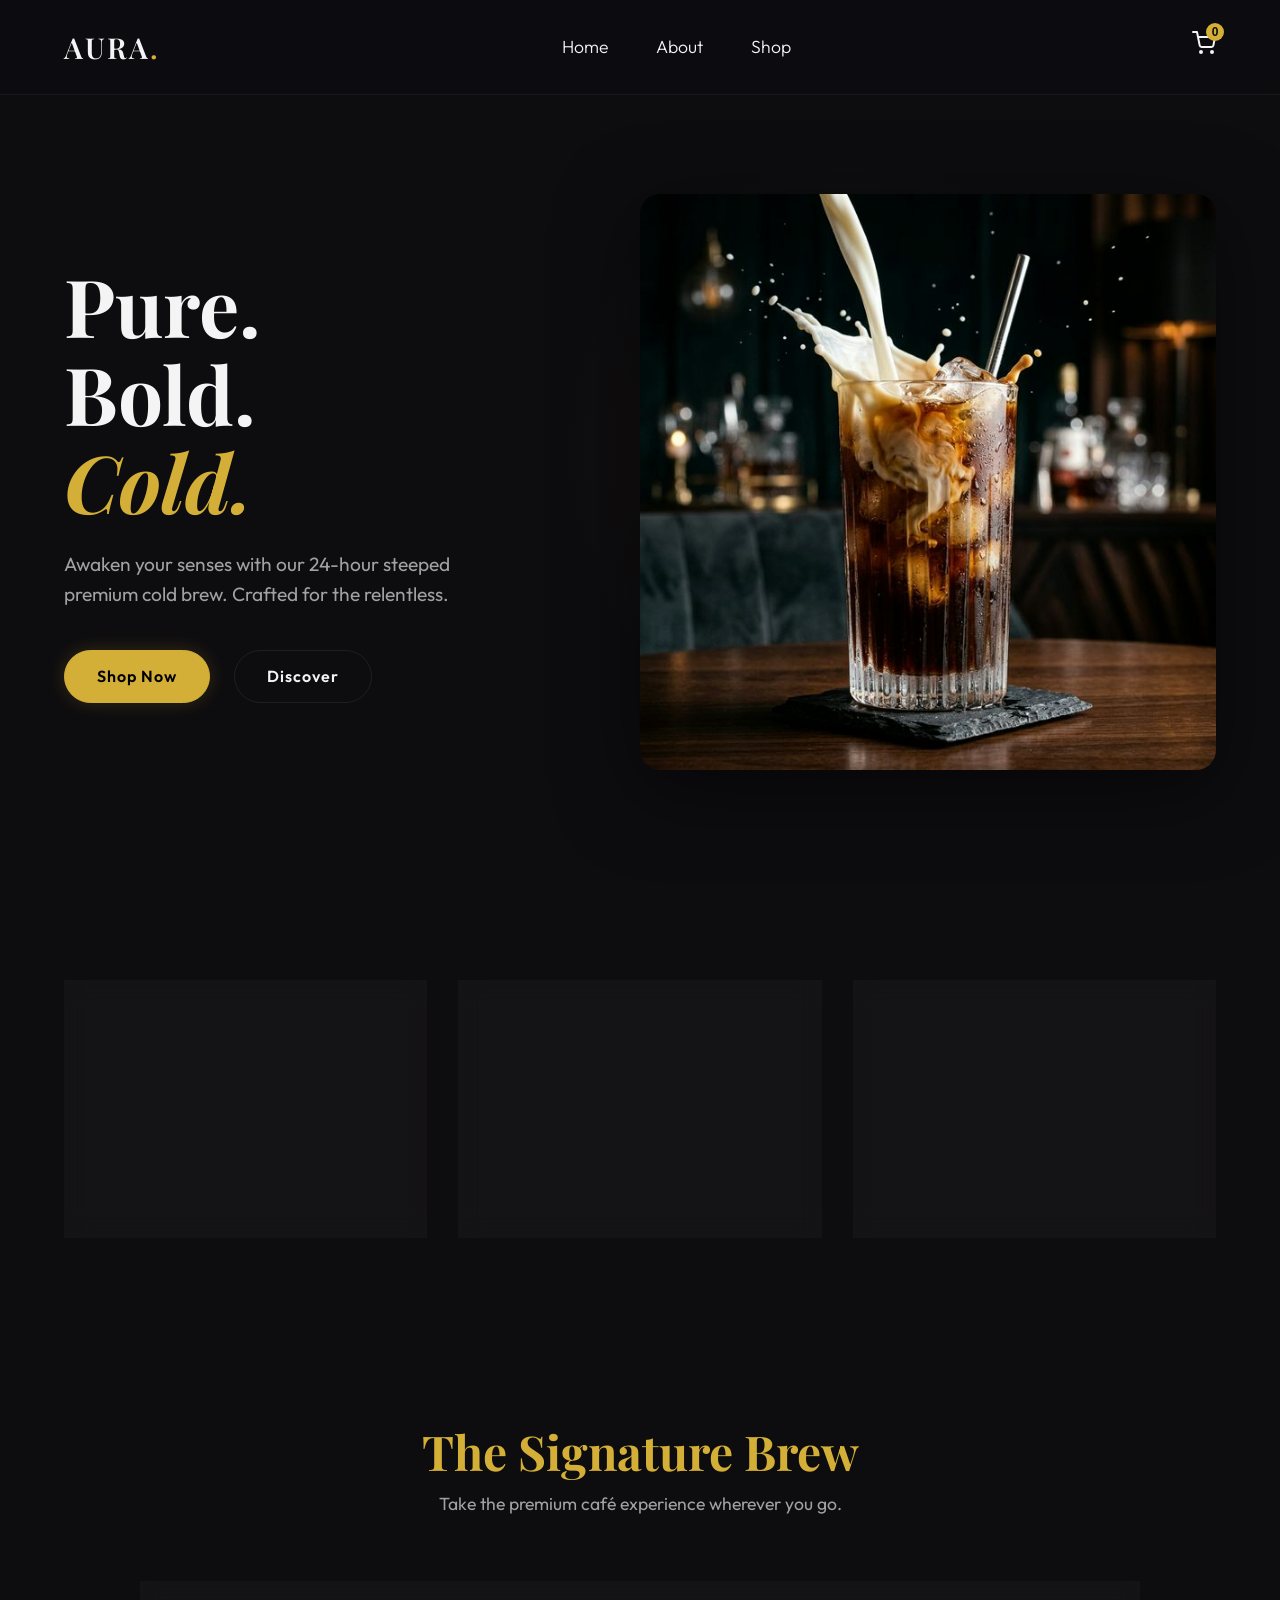
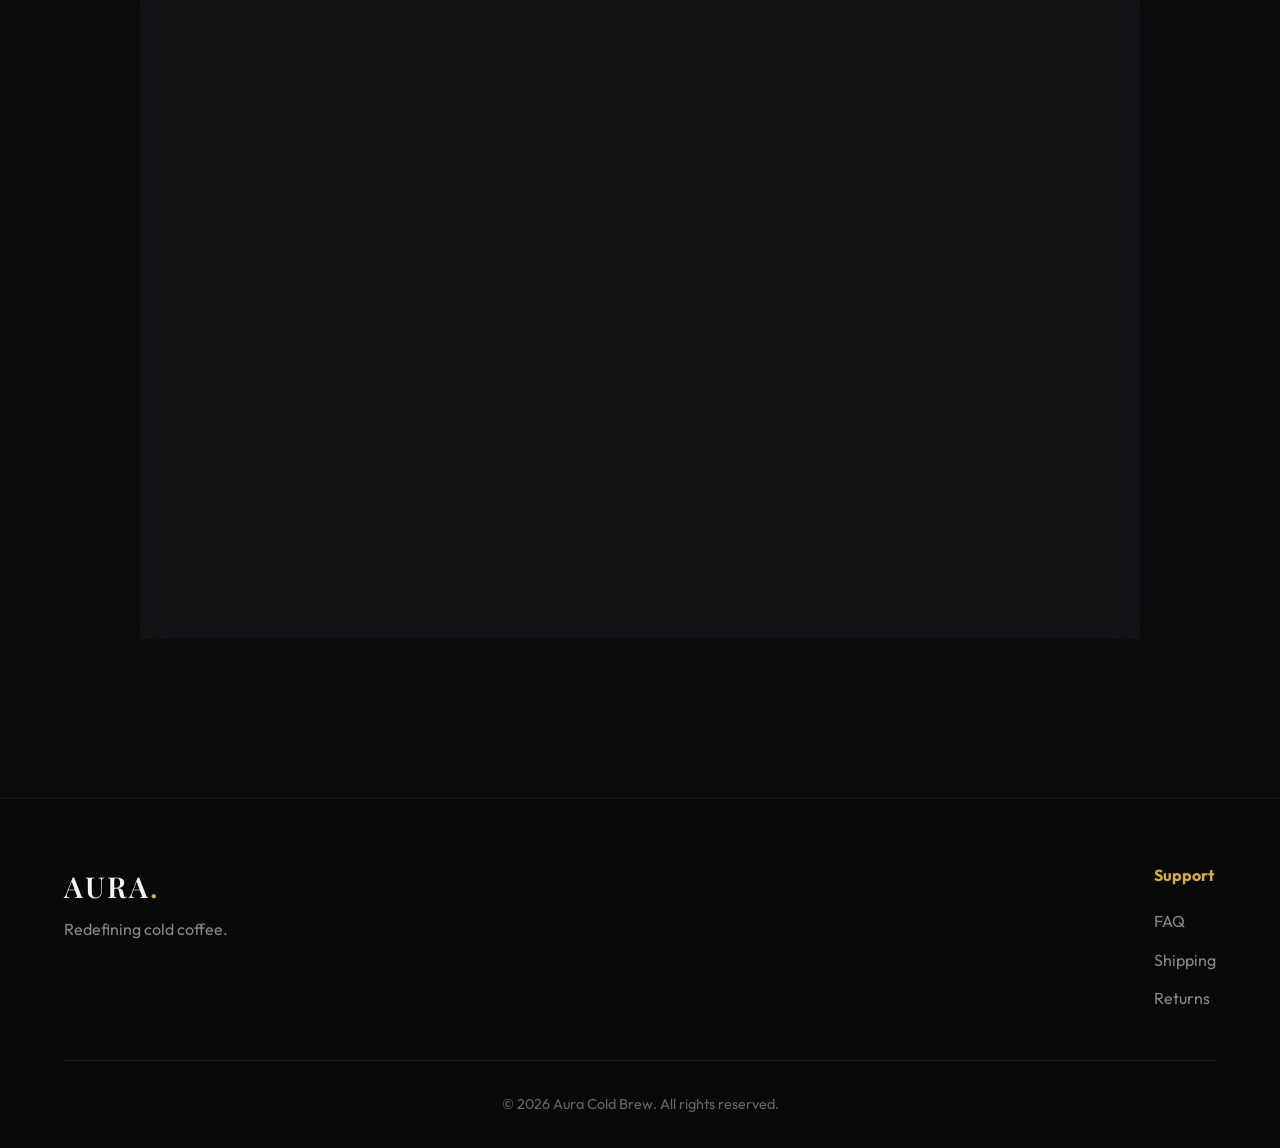
==== index.html @ 947fcb54 "Initial commit: Aura Cold Brew Frontend" ====
<!DOCTYPE html>
<html lang="en">
<head>
    <meta charset="UTF-8">
    <meta name="viewport" content="width=device-width, initial-scale=1.0">
    <title>Aura Cold Brew | Premium Iced Coffee</title>
    <meta name="description" content="Experience the smooth, bold taste of Aura premium cold brew coffee. Ready to drink, delicately crafted.">
    <link rel="stylesheet" href="styles.css">
    <link rel="preconnect" href="https://fonts.googleapis.com">
    <link rel="preconnect" href="https://fonts.gstatic.com" crossorigin>
    <link href="https://fonts.googleapis.com/css2?family=Outfit:wght@300;400;600;800&family=Playfair+Display:ital,wght@0,600;1,600&display=swap" rel="stylesheet">
</head>
<body>
    <nav class="navbar">
        <div class="logo">AURA<span>.</span></div>
        <ul class="nav-links">
            <li><a href="#home">Home</a></li>
            <li><a href="#about">About</a></li>
            <li><a href="#shop">Shop</a></li>
        </ul>
        <div class="nav-actions">
            <button class="cart-btn" id="cartBtn" aria-label="Open Cart">
                <svg width="24" height="24" viewBox="0 0 24 24" fill="none" stroke="currentColor" stroke-width="2" stroke-linecap="round" stroke-linejoin="round"><circle cx="9" cy="21" r="1"></circle><circle cx="20" cy="21" r="1"></circle><path d="M1 1h4l2.68 13.39a2 2 0 0 0 2 1.61h9.72a2 2 0 0 0 2-1.61L23 6H6"></path></svg>
                <span class="cart-count">0</span>
            </button>
        </div>
    </nav>

    <main>
        <section id="home" class="hero">
            <div class="hero-content text-reveal">
                <h1>Pure.<br>Bold.<br><span>Cold.</span></h1>
                <p>Awaken your senses with our 24-hour steeped premium cold brew. Crafted for the relentless.</p>
                <div class="hero-buttons">
                    <a href="#shop" class="btn btn-primary">Shop Now</a>
                    <a href="#about" class="btn btn-secondary">Discover</a>
                </div>
            </div>
            <div class="hero-image-wrapper image-reveal">
                <img src="assets/hero.png" alt="Aura Cold Coffee Splash" class="hero-image">
                <div class="glow-effect"></div>
            </div>
        </section>

        <section id="about" class="features">
            <div class="feature-card glass">
                <div class="icon">☕</div>
                <h3>Single Origin</h3>
                <p>Ethically sourced Arabica beans from high-altitude farms in Colombia.</p>
            </div>
            <div class="feature-card glass">
                <div class="icon">⏳</div>
                <h3>24hr Steeped</h3>
                <p>Patience yields perfection. Slow-stepped for maximum flavor and zero bitterness.</p>
            </div>
            <div class="feature-card glass">
                <div class="icon">❄️</div>
                <h3>Always Crisp</h3>
                <p>Delivered and meant to be enjoyed ice cold. Your perfect summer companion.</p>
            </div>
        </section>

        <section id="shop" class="product-showcase">
            <div class="showcase-header">
                <h2>The Signature Brew</h2>
                <p>Take the premium café experience wherever you go.</p>
            </div>
            
            <div class="product-container glass">
                <div class="product-image">
                    <img src="assets/bottle.png" alt="Aura Cold Brew Bottle">
                </div>
                <div class="product-details">
                    <div class="product-badge">Top Seller</div>
                    <h3>Aura Signature Cold Brew</h3>
                    <div class="product-rating">
                        ★★★★★ <span>(128 reviews)</span>
                    </div>
                    <p class="product-desc">Notes of dark chocolate and hazelnut. Sugar-free, dairy-free, and delightfully smooth.</p>
                    <div class="product-price">$5.99 <span class="original-price">$7.49</span></div>
                    
                    <div class="quantity-selector">
                        <button class="qty-btn minus" aria-label="Decrease quantity">-</button>
                        <input type="number" id="qtyInput" value="1" min="1" max="20" aria-label="Quantity">
                        <button class="qty-btn plus" aria-label="Increase quantity">+</button>
                    </div>
                    
                    <button class="btn btn-primary add-to-cart-btn" id="addToCartBtn">
                        Add to Cart
                    </button>
                </div>
            </div>
        </section>
    </main>

    <footer class="footer">
        <div class="footer-content">
            <div class="footer-brand">
                <div class="logo">AURA<span>.</span></div>
                <p>Redefining cold coffee.</p>
            </div>
            <div class="footer-links">
                <h4>Support</h4>
                <a href="#">FAQ</a>
                <a href="#">Shipping</a>
                <a href="#">Returns</a>
            </div>
        </div>
        <div class="footer-bottom">
            <p>&copy; 2026 Aura Cold Brew. All rights reserved.</p>
        </div>
    </footer>

    <!-- Simple Cart Toast -->
    <div id="toast" class="toast">Added to cart successfully!</div>

    <script src="script.js"></script>
</body>
</html>
---- styles.css ----
:root {
    --bg-color: #0d0c0f;
    --text-color: #f4f4f5;
    --accent-color: #d4af37;
    --accent-hover: #b8962c;
    --glass-bg: rgba(255, 255, 255, 0.03);
    --glass-border: rgba(255, 255, 255, 0.08);
}

* {
    margin: 0;
    padding: 0;
    box-sizing: border-box;
    scroll-behavior: smooth;
}

body {
    font-family: 'Outfit', sans-serif;
    background-color: var(--bg-color);
    color: var(--text-color);
    line-height: 1.6;
    overflow-x: hidden;
}

h1, h2, h3, .logo {
    font-family: 'Playfair Display', serif;
}

/* Animations */
@keyframes fadeIn {
    from { opacity: 0; transform: translateY(20px); }
    to { opacity: 1; transform: translateY(0); }
}

@keyframes float {
    0% { transform: translateY(0px) rotate(0deg); }
    50% { transform: translateY(-15px) rotate(2deg); }
    100% { transform: translateY(0px) rotate(0deg); }
}

.glass {
    background: var(--glass-bg);
    backdrop-filter: blur(12px);
    -webkit-backdrop-filter: blur(12px);
    border: 1px solid var(--glass-border);
    border-radius: 20px;
}

/* Navbar */
.navbar {
    position: fixed;
    top: 0;
    width: 100%;
    display: flex;
    justify-content: space-between;
    align-items: center;
    padding: 1.5rem 5%;
    z-index: 1000;
    background: rgba(13, 12, 15, 0.8);
    backdrop-filter: blur(10px);
    border-bottom: 1px solid rgba(255, 255, 255, 0.05);
    transition: all 0.3s ease;
}

.logo {
    font-size: 1.8rem;
    font-weight: 600;
    letter-spacing: 2px;
}
.logo span { color: var(--accent-color); }

.nav-links {
    display: flex;
    list-style: none;
    gap: 3rem;
}

.nav-links a {
    color: var(--text-color);
    text-decoration: none;
    font-weight: 300;
    font-size: 1.1rem;
    transition: color 0.3s ease;
    position: relative;
}

.nav-links a::after {
    content: '';
    position: absolute;
    width: 0;
    height: 1px;
    bottom: -4px;
    left: 0;
    background-color: var(--accent-color);
    transition: width 0.3s ease;
}

.nav-links a:hover { color: var(--accent-color); }
.nav-links a:hover::after { width: 100%; }

.cart-btn {
    background: transparent;
    border: none;
    color: var(--text-color);
    cursor: pointer;
    position: relative;
    transition: transform 0.2s ease;
}
.cart-btn:hover {
    transform: scale(1.1);
    color: var(--accent-color);
}
.cart-count {
    position: absolute;
    top: -8px;
    right: -8px;
    background: var(--accent-color);
    color: var(--bg-color);
    font-size: 0.75rem;
    font-weight: 600;
    width: 18px;
    height: 18px;
    border-radius: 50%;
    display: flex;
    justify-content: center;
    align-items: center;
}

/* Button Styles */
.btn {
    display: inline-block;
    padding: 0.8rem 2rem;
    border-radius: 30px;
    text-decoration: none;
    font-weight: 600;
    transition: all 0.3s ease;
    cursor: pointer;
    letter-spacing: 1px;
}

.btn-primary {
    background: var(--accent-color);
    color: #000;
    border: 1px solid var(--accent-color);
    box-shadow: 0 0 20px rgba(212, 175, 55, 0.2);
}

.btn-primary:hover {
    background: var(--accent-hover);
    box-shadow: 0 0 30px rgba(212, 175, 55, 0.4);
    transform: translateY(-2px);
}

.btn-secondary {
    background: transparent;
    color: var(--text-color);
    border: 1px solid var(--glass-border);
}
.btn-secondary:hover {
    border-color: var(--accent-color);
    color: var(--accent-color);
}

/* Hero Section */
.hero {
    min-height: 100vh;
    display: flex;
    align-items: center;
    justify-content: space-between;
    padding: 8rem 5% 4rem;
    position: relative;
}

.hero::before {
    content: '';
    position: absolute;
    width: 600px;
    height: 600px;
    background: radial-gradient(circle, rgba(212,175,55,0.08) 0%, rgba(13,12,15,0) 70%);
    top: 50%;
    right: 10%;
    transform: translateY(-50%);
    z-index: -1;
}

.hero-content {
    flex: 1;
    max-width: 600px;
    z-index: 2;
    animation: fadeIn 1s forwards ease-out;
}

.hero-content h1 {
    font-size: 5rem;
    line-height: 1.1;
    margin-bottom: 1.5rem;
}
.hero-content h1 span {
    color: var(--accent-color);
    font-style: italic;
}

.hero-content p {
    font-size: 1.2rem;
    color: #a0a0a5;
    margin-bottom: 2.5rem;
    max-width: 450px;
}

.hero-buttons {
    display: flex;
    gap: 1.5rem;
}

.hero-image-wrapper {
    flex: 1;
    position: relative;
    display: flex;
    justify-content: center;
    align-items: center;
    height: 600px;
}

.hero-image {
    max-width: 100%;
    max-height: 110%;
    object-fit: contain;
    animation: float 6s ease-in-out infinite;
    filter: drop-shadow(0 20px 40px rgba(0,0,0,0.5));
    border-radius: 20px;
}

/* Features */
.features {
    display: grid;
    grid-template-columns: repeat(3, 1fr);
    gap: 2rem;
    padding: 5rem 5%;
}

.feature-card {
    padding: 2.5rem;
    text-align: center;
    transition: transform 0.3s ease, background 0.3s ease;
}

.feature-card:hover {
    transform: translateY(-10px);
    background: rgba(255, 255, 255, 0.05);
}

.feature-card .icon {
    font-size: 2.5rem;
    margin-bottom: 1rem;
}
.feature-card h3 {
    font-size: 1.5rem;
    margin-bottom: 0.5rem;
    color: var(--accent-color);
}
.feature-card p {
    color: #ccc;
    font-size: 0.95rem;
}

/* Showcase Section */
.product-showcase {
    padding: 6rem 5%;
}

.showcase-header {
    text-align: center;
    margin-bottom: 4rem;
}
.showcase-header h2 {
    font-size: 3rem;
    color: var(--accent-color);
}
.showcase-header p {
    color: #a0a0a5;
    font-size: 1.1rem;
}

.product-container {
    display: flex;
    align-items: center;
    max-width: 1000px;
    margin: 0 auto;
    padding: 3rem;
    gap: 4rem;
}

.product-image {
    flex: 1;
    display: flex;
    justify-content: center;
}
.product-image img {
    max-width: 300px;
    filter: drop-shadow(10px 10px 30px rgba(0,0,0,0.8));
    animation: float 8s ease-in-out infinite reverse;
    border-radius: 12px;
}

.product-details {
    flex: 1.2;
}

.product-badge {
    background: rgba(212, 175, 55, 0.1);
    color: var(--accent-color);
    padding: 0.3rem 1rem;
    border-radius: 20px;
    display: inline-block;
    font-size: 0.8rem;
    font-weight: 600;
    margin-bottom: 1rem;
    border: 1px solid var(--accent-color);
}

.product-details h3 {
    font-size: 2.5rem;
    margin-bottom: 0.5rem;
}

.product-rating {
    color: var(--accent-color);
    margin-bottom: 1.5rem;
    font-size: 1.2rem;
}
.product-rating span {
    color: #888;
    font-size: 0.9rem;
    font-family: 'Outfit', sans-serif;
}

.product-desc {
    color: #ccc;
    margin-bottom: 2rem;
    font-size: 1.1rem;
}

.product-price {
    font-size: 2.5rem;
    font-weight: 800;
    color: var(--text-color);
    margin-bottom: 2rem;
    display: flex;
    align-items: center;
    gap: 1rem;
}

.original-price {
    font-size: 1.2rem;
    text-decoration: line-through;
    color: #666;
    font-weight: 400;
}

.quantity-selector {
    display: flex;
    align-items: center;
    gap: 1rem;
    margin-bottom: 2rem;
    background: rgba(0,0,0,0.5);
    padding: 0.5rem;
    border-radius: 30px;
    width: fit-content;
    border: 1px solid var(--glass-border);
}

.qty-btn {
    background: transparent;
    border: none;
    color: var(--text-color);
    font-size: 1.2rem;
    cursor: pointer;
    width: 30px;
    height: 30px;
    border-radius: 50%;
    transition: background 0.2s;
}

.qty-btn:hover {
    background: rgba(255,255,255,0.1);
}

.quantity-selector input {
    background: transparent;
    border: none;
    color: var(--text-color);
    font-size: 1.1rem;
    width: 30px;
    text-align: center;
    font-weight: 600;
}
.quantity-selector input:focus { outline: none; }
/* Remove default arrows for number input */
.quantity-selector input::-webkit-outer-spin-button,
.quantity-selector input::-webkit-inner-spin-button {
    -webkit-appearance: none;
    margin: 0;
}

.add-to-cart-btn {
    width: 100%;
    font-size: 1.1rem;
    padding: 1rem;
}

/* Footer */
.footer {
    background: #080709;
    padding: 4rem 5% 2rem;
    margin-top: 4rem;
    border-top: 1px solid var(--glass-border);
}

.footer-content {
    display: flex;
    justify-content: space-between;
    margin-bottom: 3rem;
}

.footer-brand p {
    color: #888;
    margin-top: 0.5rem;
}

.footer-links {
    display: flex;
    flex-direction: column;
    gap: 0.8rem;
}
.footer-links h4 { color: var(--accent-color); margin-bottom: 0.5rem; }
.footer-links a { color: #888; text-decoration: none; transition: color 0.2s; }
.footer-links a:hover { color: var(--text-color); }

.footer-bottom {
    text-align: center;
    color: #666;
    font-size: 0.9rem;
    padding-top: 2rem;
    border-top: 1px solid var(--glass-border);
}

/* Toast Notification */
.toast {
    position: fixed;
    bottom: 30px;
    right: 30px;
    background: #1a1a1a;
    color: var(--accent-color);
    padding: 1rem 2rem;
    border-radius: 8px;
    border-left: 4px solid var(--accent-color);
    box-shadow: 0 10px 30px rgba(0,0,0,0.5);
    transform: translateX(150%);
    transition: transform 0.3s cubic-bezier(0.68, -0.55, 0.265, 1.55);
    z-index: 2000;
    font-weight: 600;
}
.toast.show { transform: translateX(0); }

/* Responsive */
@media (max-width: 900px) {
    .features { grid-template-columns: 1fr; }
    .product-container { flex-direction: column; text-align: center; }
    .hero { flex-direction: column; text-align: center; padding-top: 6rem; }
    .hero-buttons { justify-content: center; }
    .nav-links { display: none; } /* Simplified mobile for now */
    .quantity-selector { margin: 0 auto 2rem; }
    .hero-content h1 { font-size: 3.5rem; }
}
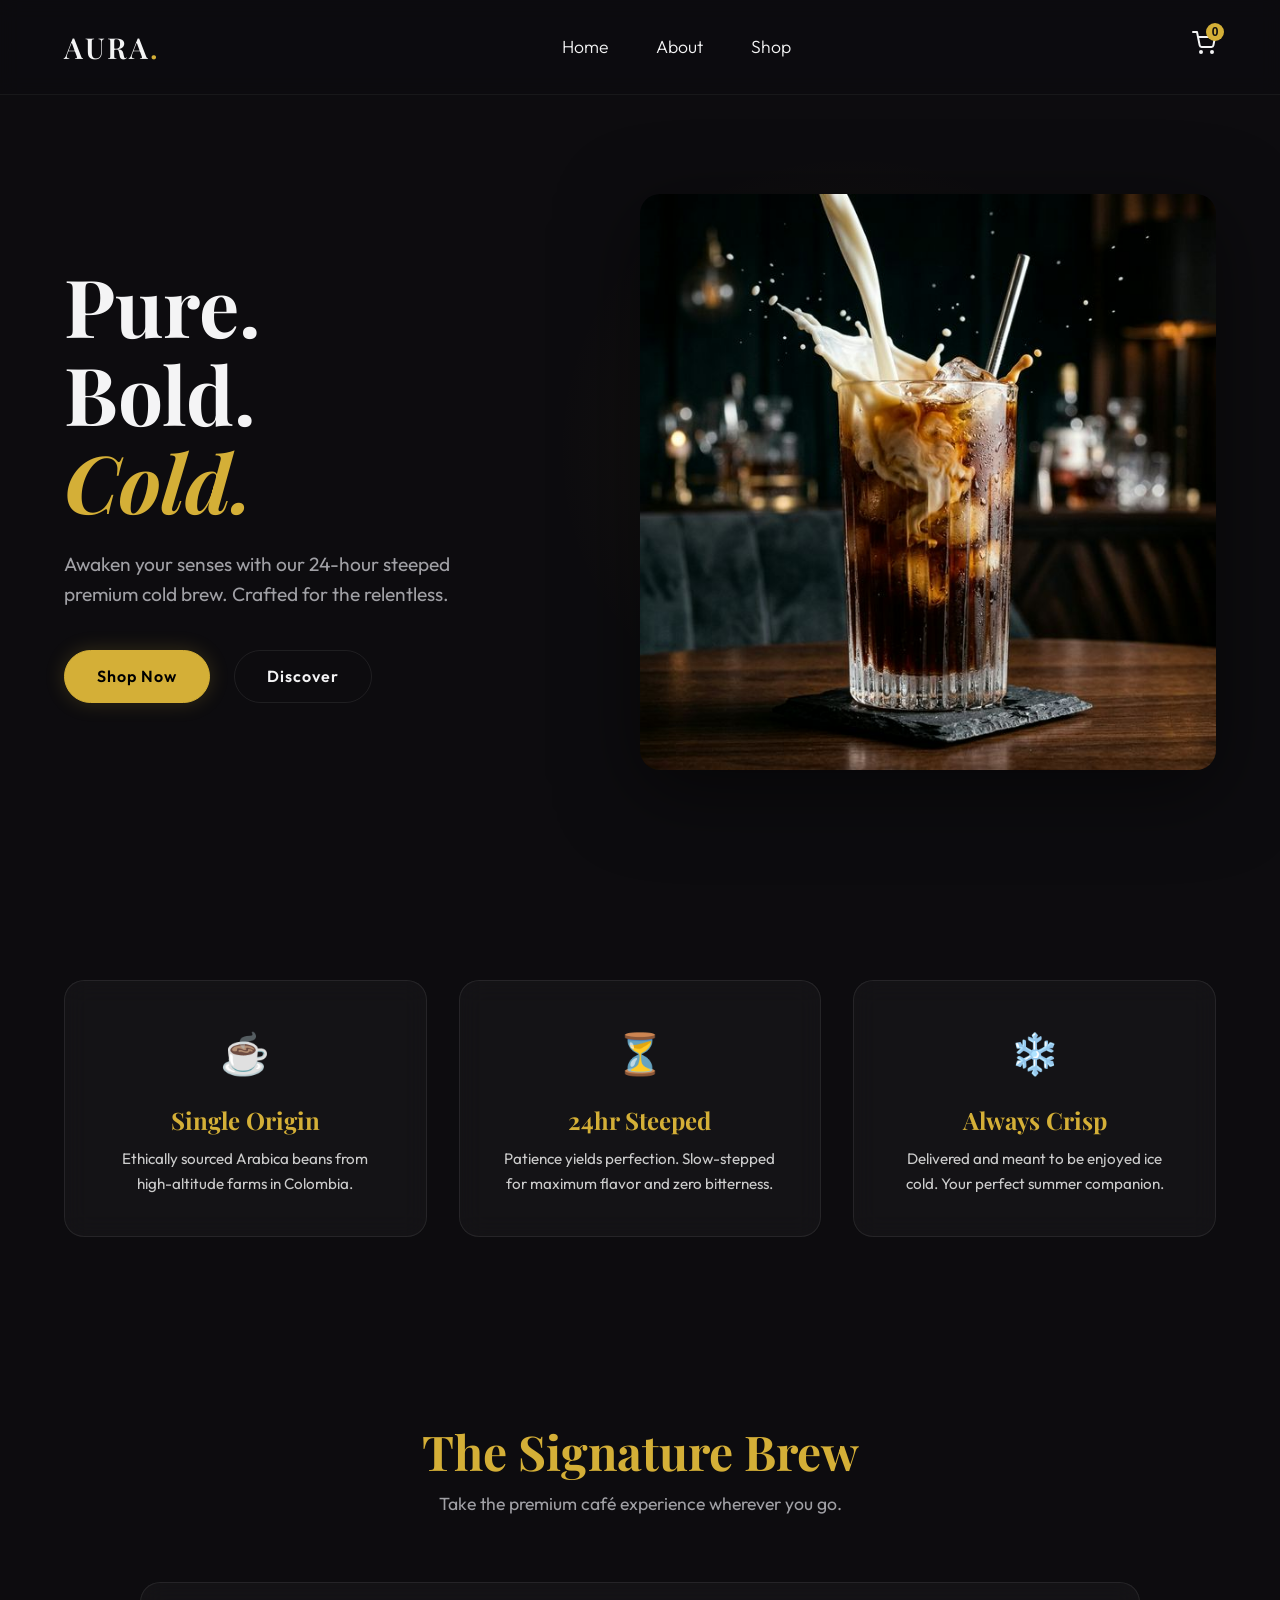
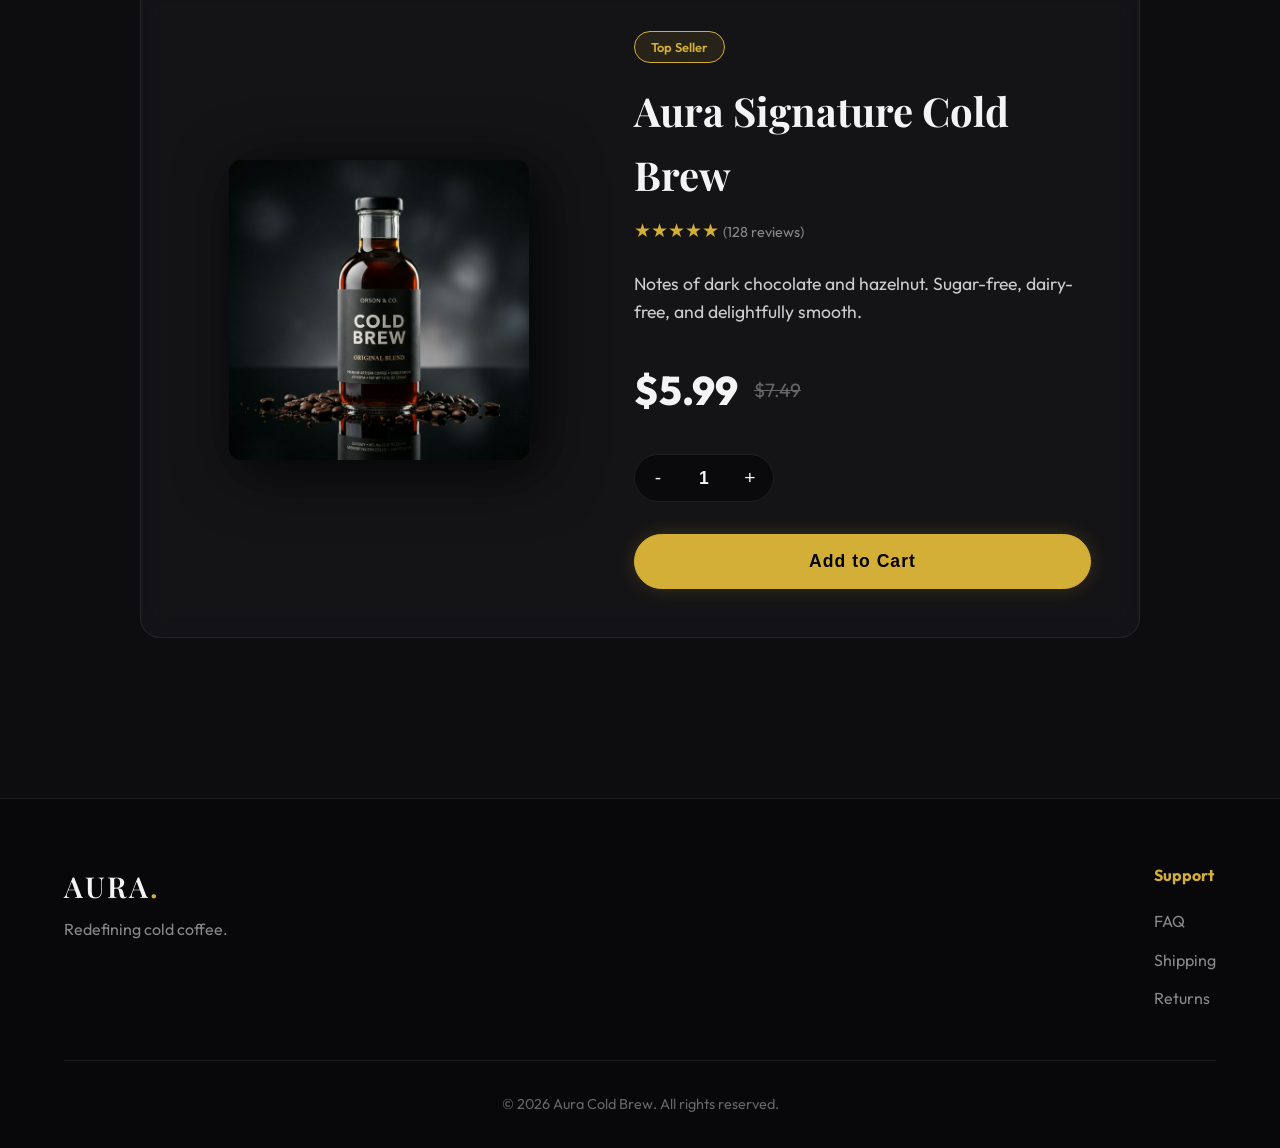
==== commit a811f3f8: "Add Google Analytics tracking tag" ====
--- a/index.html
+++ b/index.html
@@ -9,6 +9,16 @@
     <link rel="preconnect" href="https://fonts.googleapis.com">
     <link rel="preconnect" href="https://fonts.gstatic.com" crossorigin>
     <link href="https://fonts.googleapis.com/css2?family=Outfit:wght@300;400;600;800&family=Playfair+Display:ital,wght@0,600;1,600&display=swap" rel="stylesheet">
+    
+    <!-- Google tag (gtag.js) -->
+    <script async src="https://www.googletagmanager.com/gtag/js?id=G-XC15D5XS8V"></script>
+    <script>
+      window.dataLayer = window.dataLayer || [];
+      function gtag(){dataLayer.push(arguments);}
+      gtag('js', new Date());
+
+      gtag('config', 'G-XC15D5XS8V');
+    </script>
 </head>
 <body>
     <nav class="navbar">
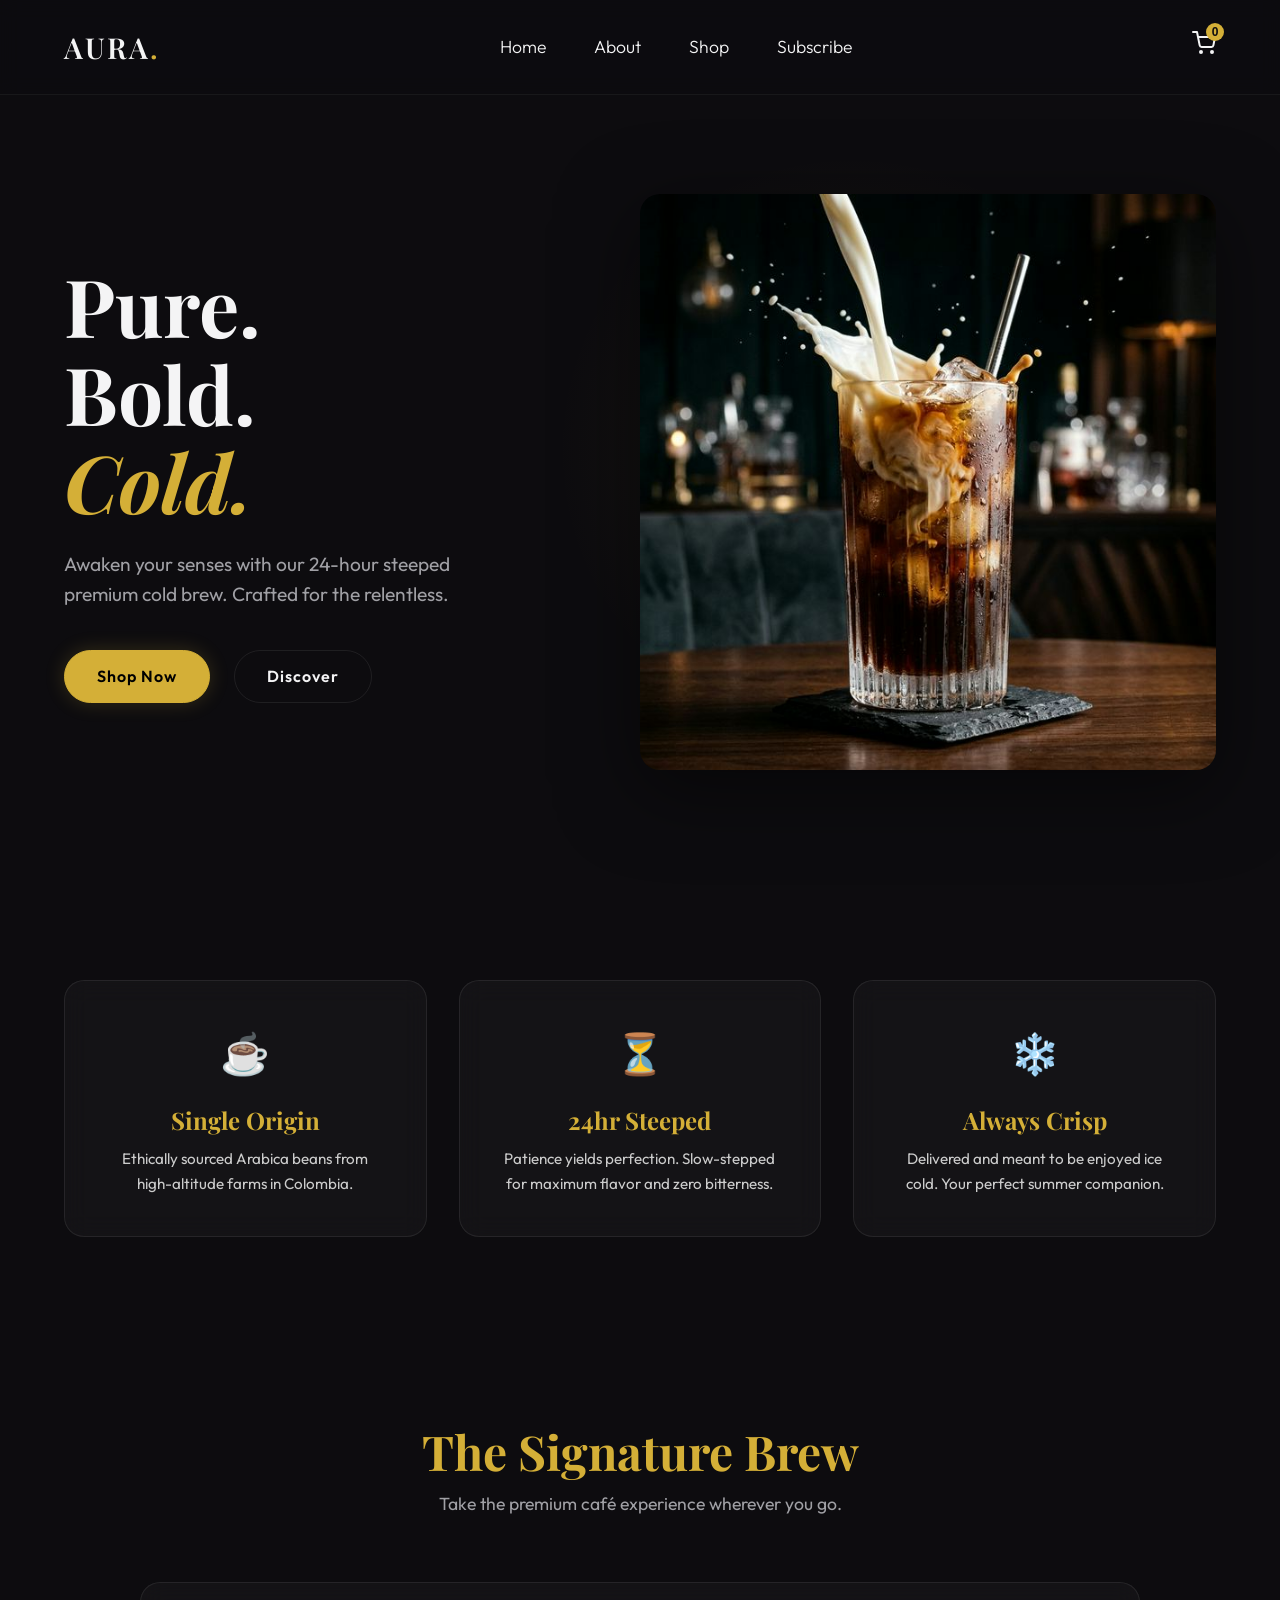
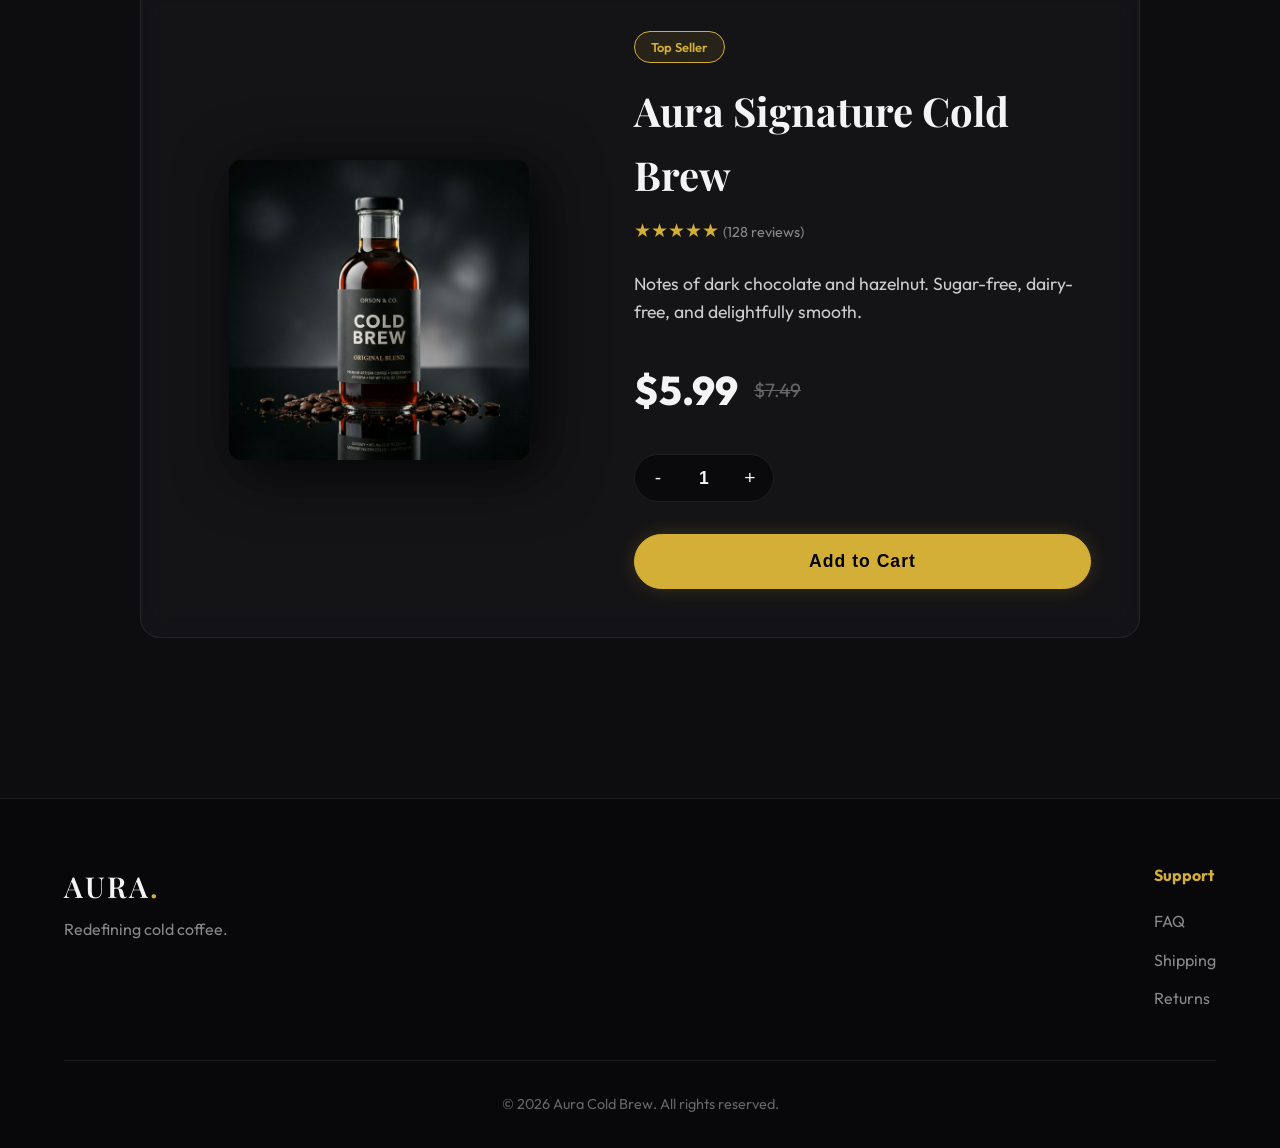
==== commit 13e40c6e: "Add Cart and Subscribe pages" ====
--- a/index.html
+++ b/index.html
@@ -22,14 +22,15 @@
 </head>
 <body>
     <nav class="navbar">
-        <div class="logo">AURA<span>.</span></div>
+        <div class="logo"><a href="index.html" style="text-decoration: none; color: inherit;">AURA<span>.</span></a></div>
         <ul class="nav-links">
             <li><a href="#home">Home</a></li>
             <li><a href="#about">About</a></li>
             <li><a href="#shop">Shop</a></li>
+            <li><a href="subscribe.html">Subscribe</a></li>
         </ul>
         <div class="nav-actions">
-            <button class="cart-btn" id="cartBtn" aria-label="Open Cart">
+            <button class="cart-btn" id="cartBtn" aria-label="Open Cart" onclick="window.location.href='cart.html'">
                 <svg width="24" height="24" viewBox="0 0 24 24" fill="none" stroke="currentColor" stroke-width="2" stroke-linecap="round" stroke-linejoin="round"><circle cx="9" cy="21" r="1"></circle><circle cx="20" cy="21" r="1"></circle><path d="M1 1h4l2.68 13.39a2 2 0 0 0 2 1.61h9.72a2 2 0 0 0 2-1.61L23 6H6"></path></svg>
                 <span class="cart-count">0</span>
             </button>
